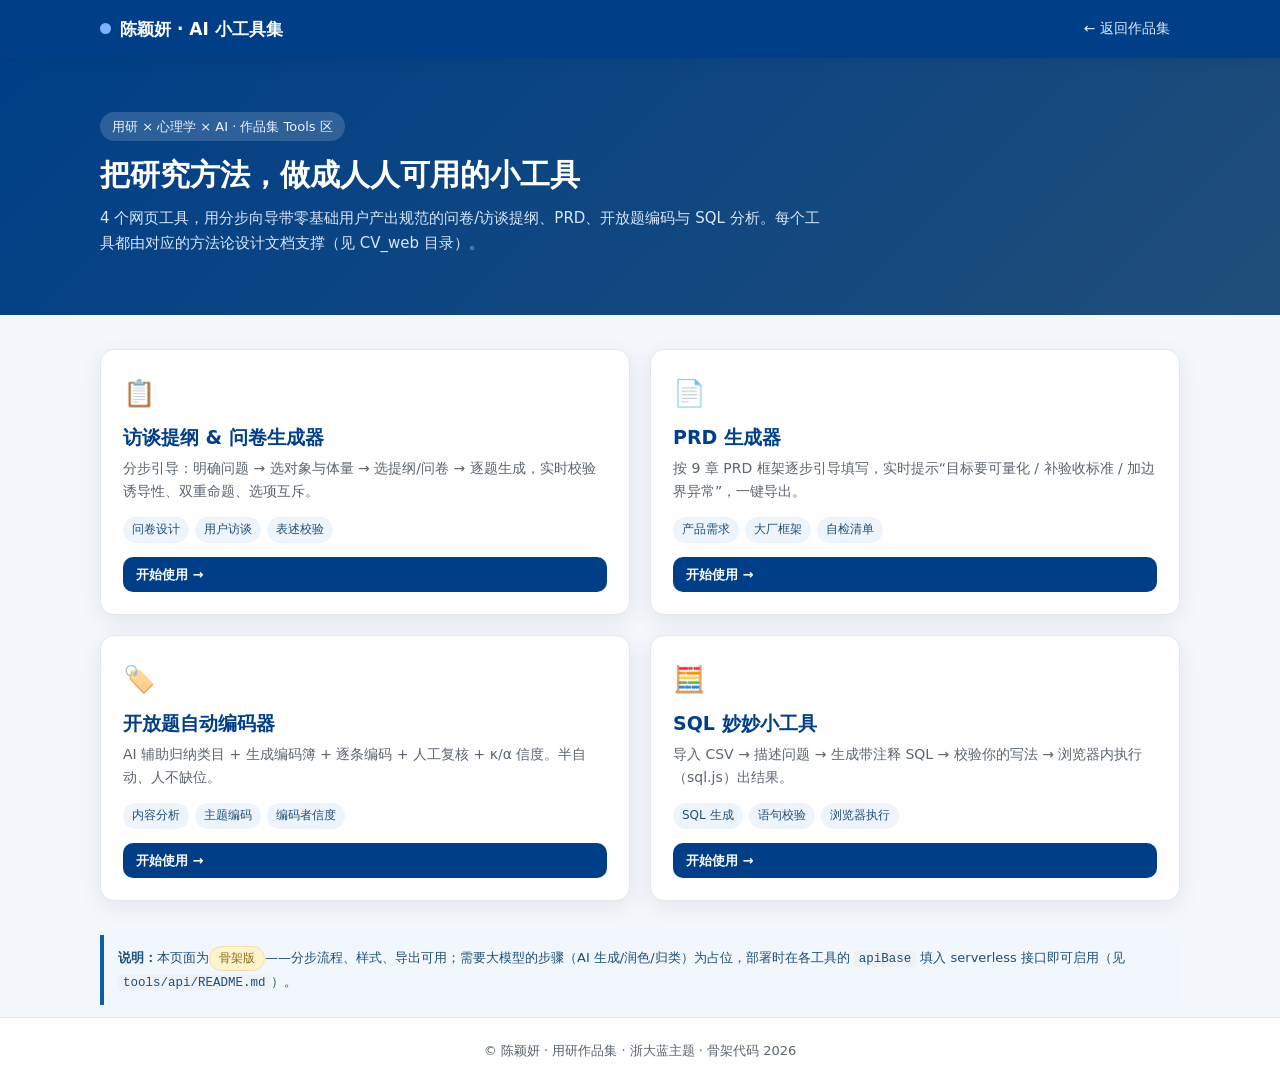
==== tools/index.html @ afa886bc "作品集主站 + 4 个 AI 用研工具 首次上线" ====
<!doctype html>
<html lang="zh-CN">
<head>
<meta charset="utf-8">
<meta name="viewport" content="width=device-width,initial-scale=1">
<title>AI 小工具集 · 陈颖妍</title>
<link rel="stylesheet" href="assets/style.css">
</head>
<body>
<nav class="nav"><div class="container">
  <span class="brand"><span class="dot"></span>陈颖妍 · AI 小工具集</span>
  <span class="spacer"></span>
  <a class="navlink" href="../index.html">← 返回作品集</a>
</div></nav>

<header class="hero"><div class="container">
  <span class="kicker">用研 × 心理学 × AI · 作品集 Tools 区</span>
  <h1>把研究方法，做成人人可用的小工具</h1>
  <p>4 个网页工具，用分步向导带零基础用户产出规范的问卷/访谈提纲、PRD、开放题编码与 SQL 分析。每个工具都由对应的方法论设计文档支撑（见 CV_web 目录）。</p>
</div></header>

<main class="container">
  <div class="grid">

    <a class="card" href="survey.html">
      <div class="ico">📋</div>
      <h3>访谈提纲 & 问卷生成器</h3>
      <p>分步引导：明确问题 → 选对象与体量 → 选提纲/问卷 → 逐题生成，实时校验诱导性、双重命题、选项互斥。</p>
      <div class="tags"><span class="tag">问卷设计</span><span class="tag">用户访谈</span><span class="tag">表述校验</span></div>
      <span class="btn sm">开始使用 →</span>
    </a>

    <a class="card" href="prd.html">
      <div class="ico">📄</div>
      <h3>PRD 生成器</h3>
      <p>按 9 章 PRD 框架逐步引导填写，实时提示“目标要可量化 / 补验收标准 / 加边界异常”，一键导出。</p>
      <div class="tags"><span class="tag">产品需求</span><span class="tag">大厂框架</span><span class="tag">自检清单</span></div>
      <span class="btn sm">开始使用 →</span>
    </a>

    <a class="card" href="coding.html">
      <div class="ico">🏷️</div>
      <h3>开放题自动编码器</h3>
      <p>AI 辅助归纳类目 + 生成编码簿 + 逐条编码 + 人工复核 + κ/α 信度。半自动、人不缺位。</p>
      <div class="tags"><span class="tag">内容分析</span><span class="tag">主题编码</span><span class="tag">编码者信度</span></div>
      <span class="btn sm">开始使用 →</span>
    </a>

    <a class="card" href="sql.html">
      <div class="ico">🧮</div>
      <h3>SQL 妙妙小工具</h3>
      <p>导入 CSV → 描述问题 → 生成带注释 SQL → 校验你的写法 → 浏览器内执行（sql.js）出结果。</p>
      <div class="tags"><span class="tag">SQL 生成</span><span class="tag">语句校验</span><span class="tag">浏览器执行</span></div>
      <span class="btn sm">开始使用 →</span>
    </a>

  </div>

  <div class="callout">
    <b>说明：</b>本页面为<span class="skeleton-badge">骨架版</span>——分步流程、样式、导出可用；需要大模型的步骤（AI 生成/润色/归类）为占位，部署时在各工具的 <code>apiBase</code> 填入 serverless 接口即可启用（见 <code>tools/api/README.md</code>）。
  </div>
</main>

<footer><div class="container">© 陈颖妍 · 用研作品集 · 浙大蓝主题 · 骨架代码 2026</div></footer>
</body>
</html>
---- tools/assets/style.css ----
/* ============================================================
   dede小宝 · AI 小工具集 — 共享设计系统
   风格：呼应个人作品集，浙大蓝(求是蓝)主基调
   ============================================================ */
:root{
  --zju:#003F88;        /* 求是蓝 主色 */
  --zju-2:#1F4E79;      /* 简历深蓝 辅色 */
  --zju-3:#0E5FA4;      /* 亮蓝 链接/强调 */
  --ink:#1a2230;        /* 正文 */
  --muted:#5b6470;      /* 次要文字 */
  --line:#e4e8ee;       /* 分隔线 */
  --bg:#f4f7fb;         /* 页面底 */
  --card:#ffffff;
  --ok:#1E7A46; --okbg:#eaf6ef;
  --warn:#C0392B; --warnbg:#fdeceb;
  --tip:#8a6d1a; --tipbg:#fdf6e3;
  --radius:14px; --shadow:0 6px 24px rgba(0,40,90,.08);
  --font:"Microsoft YaHei","PingFang SC","Segoe UI",system-ui,sans-serif;
}
*{box-sizing:border-box}
html{scroll-behavior:smooth}
body{margin:0;font-family:var(--font);color:var(--ink);background:var(--bg);line-height:1.65;font-size:15px}
a{color:var(--zju-3);text-decoration:none}a:hover{text-decoration:underline}
h1,h2,h3{margin:0 0 .4em;line-height:1.35}
.container{max-width:1120px;margin:0 auto;padding:0 20px}

/* ---------- 顶部导航 ---------- */
.nav{position:sticky;top:0;z-index:50;background:var(--zju);color:#fff;box-shadow:0 2px 12px rgba(0,40,90,.18)}
.nav .container{display:flex;align-items:center;gap:18px;height:58px}
.nav .brand{font-weight:700;font-size:17px;color:#fff;display:flex;align-items:center;gap:9px}
.nav .brand .dot{width:11px;height:11px;border-radius:50%;background:#7Fb2ff;display:inline-block}
.nav .spacer{flex:1}
.nav a.navlink{color:#dce8fb;font-size:14px;padding:6px 10px;border-radius:8px}
.nav a.navlink:hover{background:rgba(255,255,255,.12);text-decoration:none}
.nav a.navlink.active{background:#fff;color:var(--zju)}

/* ---------- Hero ---------- */
.hero{background:linear-gradient(135deg,var(--zju),var(--zju-2));color:#fff;padding:54px 0 60px}
.hero h1{font-size:30px;margin-bottom:10px}
.hero p{color:#d8e6fb;max-width:720px;margin:0}
.hero .kicker{display:inline-block;background:rgba(255,255,255,.16);color:#eaf2ff;padding:4px 12px;border-radius:999px;font-size:13px;margin-bottom:14px}

/* ---------- 卡片网格（工具主页） ---------- */
.grid{display:grid;grid-template-columns:repeat(2,1fr);gap:20px;margin:34px 0}
.card{background:var(--card);border:1px solid var(--line);border-radius:var(--radius);padding:22px;box-shadow:var(--shadow);display:flex;flex-direction:column;transition:transform .15s,box-shadow .15s}
.card:hover{transform:translateY(-3px);box-shadow:0 12px 30px rgba(0,40,90,.14)}
.card .ico{font-size:26px}
.card h3{color:var(--zju);margin:10px 0 6px;font-size:19px}
.card p{color:var(--muted);margin:0 0 14px;flex:1;font-size:14px}
.tags{display:flex;flex-wrap:wrap;gap:6px;margin-bottom:14px}
.tag{background:#eef4fc;color:var(--zju-2);font-size:12px;padding:3px 9px;border-radius:999px}

/* ---------- 按钮 ---------- */
.btn{display:inline-flex;align-items:center;gap:7px;border:none;cursor:pointer;font-family:inherit;font-size:14px;
  padding:10px 18px;border-radius:10px;background:var(--zju);color:#fff;font-weight:600;transition:background .15s}
.btn:hover{background:var(--zju-2);text-decoration:none}
.btn.ghost{background:#fff;color:var(--zju);border:1.5px solid var(--zju)}
.btn.ghost:hover{background:#eef4fc}
.btn.sm{padding:7px 13px;font-size:13px}
.btn:disabled{opacity:.5;cursor:not-allowed}

/* ---------- 向导布局 ---------- */
.tool-head{background:var(--zju);color:#fff;padding:22px 0}
.tool-head h1{font-size:22px;margin:0}
.tool-head p{margin:4px 0 0;color:#cfe0f7;font-size:13px}
.wizard{display:grid;grid-template-columns:1.15fr .85fr;gap:24px;margin:26px 0 60px}
@media(max-width:860px){.wizard{grid-template-columns:1fr}.grid{grid-template-columns:1fr}}

/* 步骤进度条 */
.steps{display:flex;flex-wrap:wrap;gap:8px;margin-bottom:20px}
.steps .s{display:flex;align-items:center;gap:7px;font-size:13px;color:var(--muted);padding:5px 10px;border-radius:999px;background:#eef1f6}
.steps .s .n{width:20px;height:20px;border-radius:50%;background:#c7cfdb;color:#fff;display:grid;place-items:center;font-size:12px;font-weight:700}
.steps .s.active{background:var(--zju);color:#fff}.steps .s.active .n{background:#fff;color:var(--zju)}
.steps .s.done .n{background:var(--ok)}

.panel{background:var(--card);border:1px solid var(--line);border-radius:var(--radius);padding:22px;box-shadow:var(--shadow)}
.panel h2{color:var(--zju);font-size:18px;border-bottom:2px solid var(--line);padding-bottom:8px}
.panel .intro{color:var(--muted);font-size:13.5px;margin:8px 0 16px}

/* 表单控件 */
.field{margin-bottom:16px}
.field label{display:block;font-weight:600;font-size:14px;margin-bottom:6px;color:var(--ink)}
.field .hint{font-weight:400;color:var(--muted);font-size:12.5px;margin-left:6px}
.field input[type=text],.field textarea,.field select{width:100%;font-family:inherit;font-size:14px;padding:9px 11px;border:1.5px solid var(--line);border-radius:9px;background:#fcfdff;color:var(--ink)}
.field textarea{min-height:74px;resize:vertical}
.field input:focus,.field textarea:focus,.field select:focus{outline:none;border-color:var(--zju-3);box-shadow:0 0 0 3px rgba(14,95,164,.12)}
.opt{display:flex;align-items:center;gap:8px;margin:4px 0;font-size:14px}
.msg{font-size:12.5px;margin-top:5px;padding:6px 10px;border-radius:7px;display:none}
.msg.warn{display:block;background:var(--warnbg);color:var(--warn);border-left:3px solid var(--warn)}
.msg.tip{display:block;background:var(--tipbg);color:var(--tip);border-left:3px solid var(--tip)}
.msg.ok{display:block;background:var(--okbg);color:var(--ok);border-left:3px solid var(--ok)}

.navbtns{display:flex;justify-content:space-between;margin-top:20px;gap:10px}

/* 预览面板 */
.preview{position:sticky;top:74px;align-self:start}
.preview .box{background:#fff;border:1px solid var(--line);border-radius:var(--radius);box-shadow:var(--shadow);max-height:72vh;overflow:auto}
.preview .box .bar{position:sticky;top:0;background:var(--zju-2);color:#fff;padding:9px 14px;font-size:13px;font-weight:600;display:flex;justify-content:space-between;align-items:center}
.preview .box .body{padding:16px;font-size:13.5px}
.preview .box .body h1,.preview .box .body h2,.preview .box .body h3{color:var(--zju)}
.preview .box .body pre{background:#f4f6f8;padding:10px;border-radius:8px;overflow:auto;font-size:12.5px}
.preview .box .body table{border-collapse:collapse;width:100%;font-size:12.5px}
.preview .box .body td,.preview .box .body th{border:1px solid var(--line);padding:4px 8px}

/* 徽标/说明块 */
.callout{border-left:4px solid var(--zju-3);background:#f2f7fd;padding:11px 14px;border-radius:0 9px 9px 0;font-size:13px;color:var(--zju-2);margin:12px 0}
.callout.warn{border-color:var(--warn);background:var(--warnbg);color:var(--warn)}
.skeleton-badge{display:inline-block;background:#fff3cd;color:#8a6d1a;font-size:11.5px;padding:2px 9px;border-radius:999px;border:1px solid #f0e0a8}

footer{border-top:1px solid var(--line);padding:22px 0;color:var(--muted);font-size:13px;text-align:center;background:#fff}
.result-table{border-collapse:collapse;width:100%;font-size:13px;margin-top:12px}
.result-table td,.result-table th{border:1px solid var(--line);padding:5px 9px;text-align:left}
.result-table th{background:#eef4fc;color:var(--zju-2)}
code{background:#eef1f6;padding:1px 5px;border-radius:4px;font-size:12.5px}
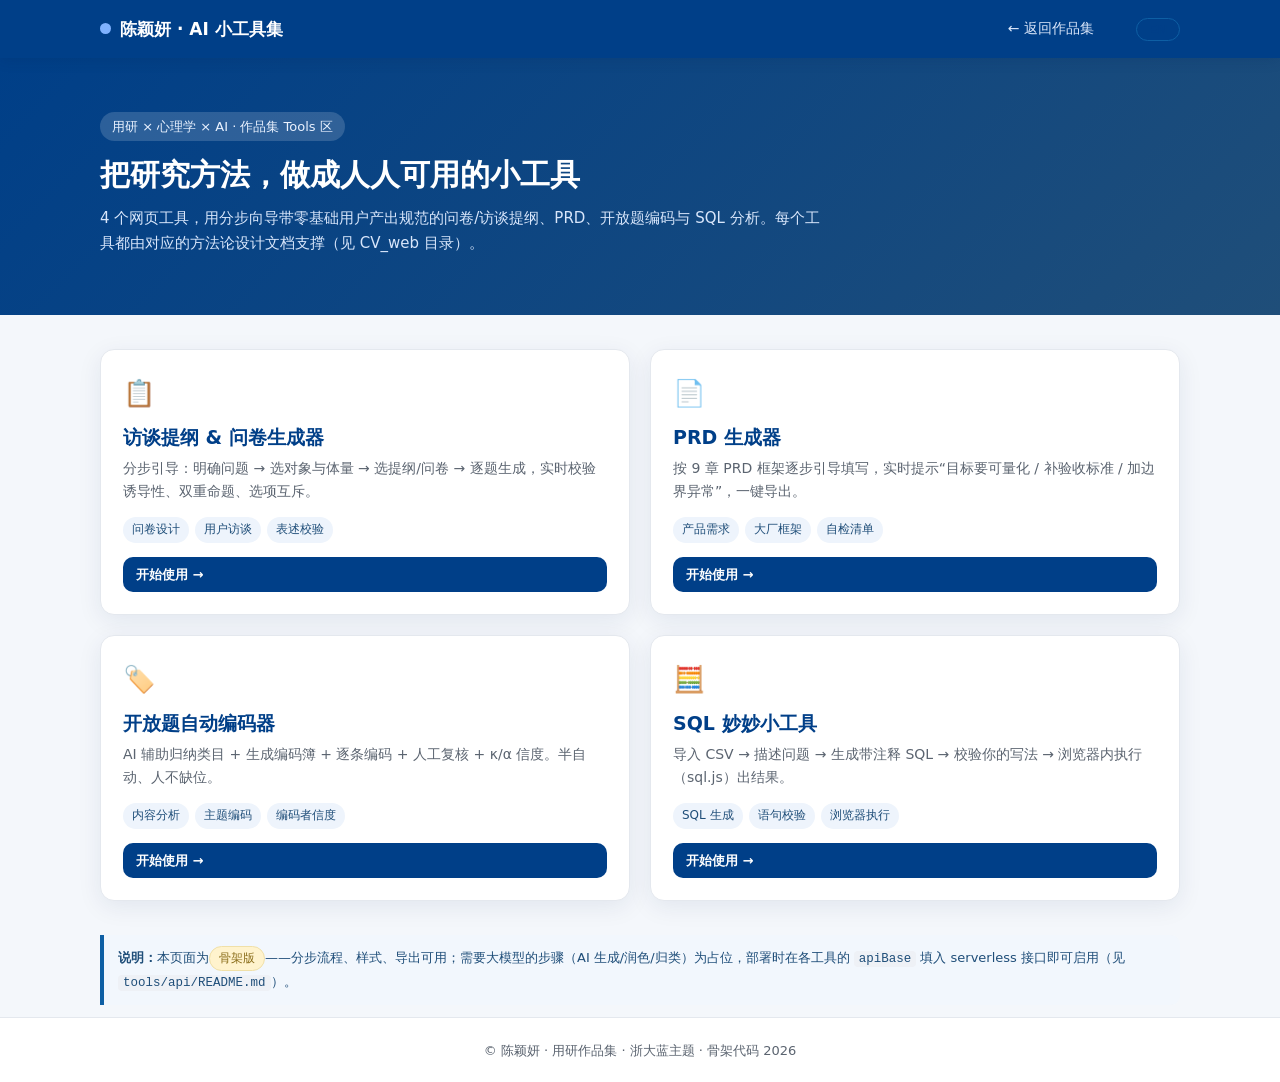
==== commit 006c634e: "4 个 AI 工具页 + 工具集首页全部中英双语化：wizard.js 语言感知（选项 v 键解耦）+ 共享 i18n.js + 各页 EN 字典，与主页共用 site_lang" ====
--- a/tools/index.html
+++ b/tools/index.html
@@ -5,18 +5,20 @@
 <meta name="viewport" content="width=device-width,initial-scale=1">
 <title>AI 小工具集 · 陈颖妍</title>
 <link rel="stylesheet" href="assets/style.css">
+<style>.langbtn{margin-left:14px;background:transparent;border:1.5px solid var(--zju-3,#4b7fc0);color:var(--zju);font-size:13px;font-weight:700;padding:4px 12px;border-radius:999px;cursor:pointer;line-height:1}.langbtn:hover{background:var(--zju);color:#fff}</style>
 </head>
 <body>
 <nav class="nav"><div class="container">
-  <span class="brand"><span class="dot"></span>陈颖妍 · AI 小工具集</span>
+  <span class="brand"><span class="dot"></span><span data-i18n="brand">陈颖妍 · AI 小工具集</span></span>
   <span class="spacer"></span>
-  <a class="navlink" href="../index.html">← 返回作品集</a>
+  <a class="navlink" href="../index.html" data-i18n="back">← 返回作品集</a>
+  <button id="langBtn" class="langbtn" type="button" aria-label="切换到英文 / Switch to English">EN</button>
 </div></nav>
 
 <header class="hero"><div class="container">
-  <span class="kicker">用研 × 心理学 × AI · 作品集 Tools 区</span>
-  <h1>把研究方法，做成人人可用的小工具</h1>
-  <p>4 个网页工具，用分步向导带零基础用户产出规范的问卷/访谈提纲、PRD、开放题编码与 SQL 分析。每个工具都由对应的方法论设计文档支撑（见 CV_web 目录）。</p>
+  <span class="kicker" data-i18n="kicker">用研 × 心理学 × AI · 作品集 Tools 区</span>
+  <h1 data-i18n="h1">把研究方法，做成人人可用的小工具</h1>
+  <p data-i18n="lead">4 个网页工具，用分步向导带零基础用户产出规范的问卷/访谈提纲、PRD、开放题编码与 SQL 分析。每个工具都由对应的方法论设计文档支撑（见 CV_web 目录）。</p>
 </div></header>
 
 <main class="container">
@@ -24,43 +26,70 @@
 
     <a class="card" href="survey.html">
       <div class="ico">📋</div>
-      <h3>访谈提纲 & 问卷生成器</h3>
-      <p>分步引导：明确问题 → 选对象与体量 → 选提纲/问卷 → 逐题生成，实时校验诱导性、双重命题、选项互斥。</p>
-      <div class="tags"><span class="tag">问卷设计</span><span class="tag">用户访谈</span><span class="tag">表述校验</span></div>
-      <span class="btn sm">开始使用 →</span>
+      <h3 data-i18n="c1t">访谈提纲 & 问卷生成器</h3>
+      <p data-i18n="c1d">分步引导：明确问题 → 选对象与体量 → 选提纲/问卷 → 逐题生成，实时校验诱导性、双重命题、选项互斥。</p>
+      <div class="tags" data-i18n="c1g"><span class="tag">问卷设计</span><span class="tag">用户访谈</span><span class="tag">表述校验</span></div>
+      <span class="btn sm" data-i18n="start">开始使用 →</span>
     </a>
 
     <a class="card" href="prd.html">
       <div class="ico">📄</div>
-      <h3>PRD 生成器</h3>
-      <p>按 9 章 PRD 框架逐步引导填写，实时提示“目标要可量化 / 补验收标准 / 加边界异常”，一键导出。</p>
-      <div class="tags"><span class="tag">产品需求</span><span class="tag">大厂框架</span><span class="tag">自检清单</span></div>
-      <span class="btn sm">开始使用 →</span>
+      <h3 data-i18n="c2t">PRD 生成器</h3>
+      <p data-i18n="c2d">按 9 章 PRD 框架逐步引导填写，实时提示“目标要可量化 / 补验收标准 / 加边界异常”，一键导出。</p>
+      <div class="tags" data-i18n="c2g"><span class="tag">产品需求</span><span class="tag">大厂框架</span><span class="tag">自检清单</span></div>
+      <span class="btn sm" data-i18n="start">开始使用 →</span>
     </a>
 
     <a class="card" href="coding.html">
       <div class="ico">🏷️</div>
-      <h3>开放题自动编码器</h3>
-      <p>AI 辅助归纳类目 + 生成编码簿 + 逐条编码 + 人工复核 + κ/α 信度。半自动、人不缺位。</p>
-      <div class="tags"><span class="tag">内容分析</span><span class="tag">主题编码</span><span class="tag">编码者信度</span></div>
-      <span class="btn sm">开始使用 →</span>
+      <h3 data-i18n="c3t">开放题自动编码器</h3>
+      <p data-i18n="c3d">AI 辅助归纳类目 + 生成编码簿 + 逐条编码 + 人工复核 + κ/α 信度。半自动、人不缺位。</p>
+      <div class="tags" data-i18n="c3g"><span class="tag">内容分析</span><span class="tag">主题编码</span><span class="tag">编码者信度</span></div>
+      <span class="btn sm" data-i18n="start">开始使用 →</span>
     </a>
 
     <a class="card" href="sql.html">
       <div class="ico">🧮</div>
-      <h3>SQL 妙妙小工具</h3>
-      <p>导入 CSV → 描述问题 → 生成带注释 SQL → 校验你的写法 → 浏览器内执行（sql.js）出结果。</p>
-      <div class="tags"><span class="tag">SQL 生成</span><span class="tag">语句校验</span><span class="tag">浏览器执行</span></div>
-      <span class="btn sm">开始使用 →</span>
+      <h3 data-i18n="c4t">SQL 妙妙小工具</h3>
+      <p data-i18n="c4d">导入 CSV → 描述问题 → 生成带注释 SQL → 校验你的写法 → 浏览器内执行（sql.js）出结果。</p>
+      <div class="tags" data-i18n="c4g"><span class="tag">SQL 生成</span><span class="tag">语句校验</span><span class="tag">浏览器执行</span></div>
+      <span class="btn sm" data-i18n="start">开始使用 →</span>
     </a>
 
   </div>
 
-  <div class="callout">
+  <div class="callout" data-i18n="note">
     <b>说明：</b>本页面为<span class="skeleton-badge">骨架版</span>——分步流程、样式、导出可用；需要大模型的步骤（AI 生成/润色/归类）为占位，部署时在各工具的 <code>apiBase</code> 填入 serverless 接口即可启用（见 <code>tools/api/README.md</code>）。
   </div>
 </main>
 
-<footer><div class="container">© 陈颖妍 · 用研作品集 · 浙大蓝主题 · 骨架代码 2026</div></footer>
+<footer><div class="container" data-i18n="foot">© 陈颖妍 · 用研作品集 · 浙大蓝主题 · 骨架代码 2026</div></footer>
+
+<script>
+window.I18N_EN_TITLE = "AI Tools · Yingyan Chen";
+window.I18N_EN = {
+  brand: "Yingyan Chen · AI Tools",
+  back: "← Back to portfolio",
+  kicker: "UX Research × Psychology × AI · Portfolio Tools",
+  h1: "Turning research methods into tools anyone can use",
+  lead: "Four web tools that walk absolute beginners, step by step, to rigorous surveys/interview guides, PRDs, open-ended coding, and SQL analysis. Each is backed by its own methodology design document (see the CV_web folder).",
+  c1t: "Interview Guide & Survey Generator",
+  c1d: "Step-by-step: define the question → pick audience & scale → choose guide/survey → generate item by item, with live checks for leading questions, double-barreled items, and option overlap.",
+  c1g: `<span class="tag">Survey Design</span><span class="tag">User Interviews</span><span class="tag">Wording Checks</span>`,
+  c2t: "PRD Generator",
+  c2d: "A guided 9-chapter PRD framework with live prompts (“make goals measurable / add acceptance criteria / cover edge cases”) and one-click export.",
+  c2g: `<span class="tag">Product Requirements</span><span class="tag">Big-tech Framework</span><span class="tag">Checklist</span>`,
+  c3t: "Open-ended Response Coder",
+  c3d: "AI-assisted category induction + codebook + item-by-item coding + human review + κ/α reliability. Semi-automatic — the human stays in the loop.",
+  c3g: `<span class="tag">Content Analysis</span><span class="tag">Thematic Coding</span><span class="tag">Inter-coder Reliability</span>`,
+  c4t: "SQL Handy Tool",
+  c4d: "Import CSV → describe the question → generate annotated SQL → validate your version → run it in the browser (sql.js) for results.",
+  c4g: `<span class="tag">SQL Generation</span><span class="tag">Query Validation</span><span class="tag">In-browser Execution</span>`,
+  start: "Open →",
+  note: `<b>Note:</b> this page is a <span class="skeleton-badge">skeleton build</span> — the step-by-step flow, styling, and export all work; the steps that need a large model (AI generation/polish/categorization) are placeholders, enabled by filling each tool's <code>apiBase</code> with a serverless endpoint on deploy (see <code>tools/api/README.md</code>).`,
+  foot: "© 2026 Yingyan Chen · UX Research Portfolio · ZJU-blue theme · skeleton build"
+};
+</script>
+<script src="assets/i18n.js"></script>
 </body>
 </html>
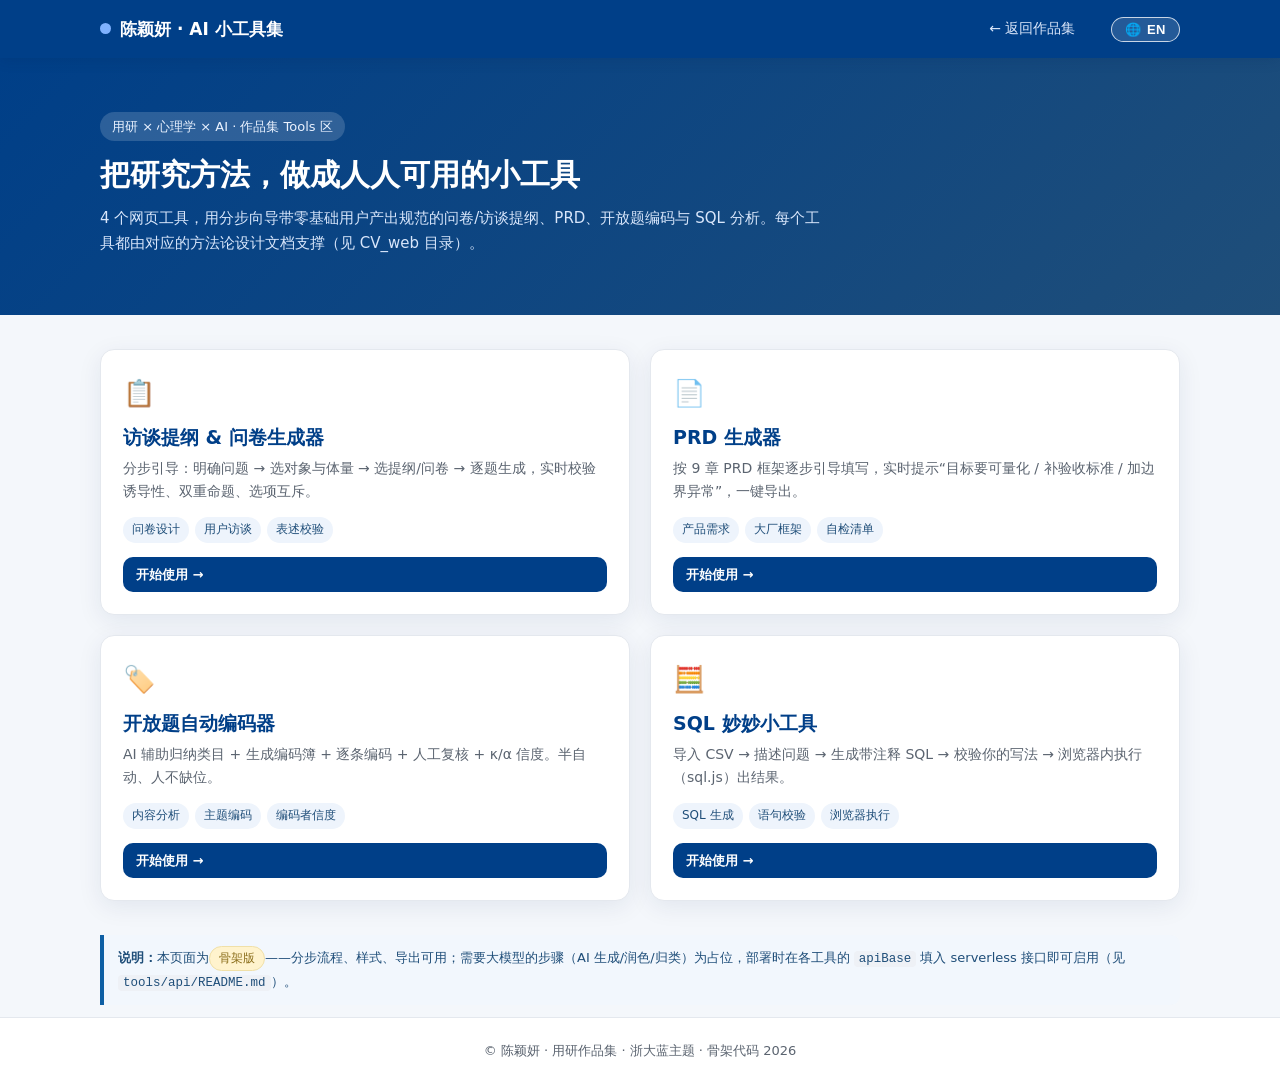
==== commit f32840b6: "简历更新为 v6；语言切换按钮改为深蓝底白字+🌐图标+弹性hover/入场脉冲（集中到 style.css）" ====
--- a/tools/index.html
+++ b/tools/index.html
@@ -5,7 +5,6 @@
 <meta name="viewport" content="width=device-width,initial-scale=1">
 <title>AI 小工具集 · 陈颖妍</title>
 <link rel="stylesheet" href="assets/style.css">
-<style>.langbtn{margin-left:14px;background:transparent;border:1.5px solid var(--zju-3,#4b7fc0);color:var(--zju);font-size:13px;font-weight:700;padding:4px 12px;border-radius:999px;cursor:pointer;line-height:1}.langbtn:hover{background:var(--zju);color:#fff}</style>
 </head>
 <body>
 <nav class="nav"><div class="container">
--- a/tools/assets/style.css
+++ b/tools/assets/style.css
@@ -112,3 +112,13 @@
 .result-table td,.result-table th{border:1px solid var(--line);padding:5px 9px;text-align:left}
 .result-table th{background:#eef4fc;color:var(--zju-2)}
 code{background:#eef1f6;padding:1px 5px;border-radius:4px;font-size:12.5px}
+
+
+/* ===== 语言切换按钮（nav 深蓝底：默认白字 + 地球图标 + 弹性交互 + 入场脉冲） ===== */
+.langbtn{margin-left:8px;display:inline-flex;align-items:center;gap:5px;background:rgba(255,255,255,.14);border:1.5px solid rgba(255,255,255,.75);color:#fff;font-size:13px;font-weight:700;letter-spacing:.5px;padding:5px 13px;border-radius:999px;cursor:pointer;line-height:1;white-space:nowrap;transition:transform .18s cubic-bezier(.34,1.56,.64,1),background .18s ease,box-shadow .18s ease,color .18s ease;animation:langpulse 1.6s ease-out 3}
+.langbtn::before{content:"🌐";font-size:13px;line-height:1}
+.langbtn:hover{background:#fff;color:var(--zju);border-color:#fff;transform:translateY(-1px) scale(1.06);box-shadow:0 5px 16px rgba(0,0,0,.25)}
+.langbtn:active{transform:translateY(0) scale(.95)}
+.langbtn:focus-visible{outline:2px solid #fff;outline-offset:2px}
+@keyframes langpulse{0%{box-shadow:0 0 0 0 rgba(255,255,255,.5)}70%{box-shadow:0 0 0 11px rgba(255,255,255,0)}100%{box-shadow:0 0 0 0 rgba(255,255,255,0)}}
+@media(max-width:860px){.langbtn{margin-left:auto}}
